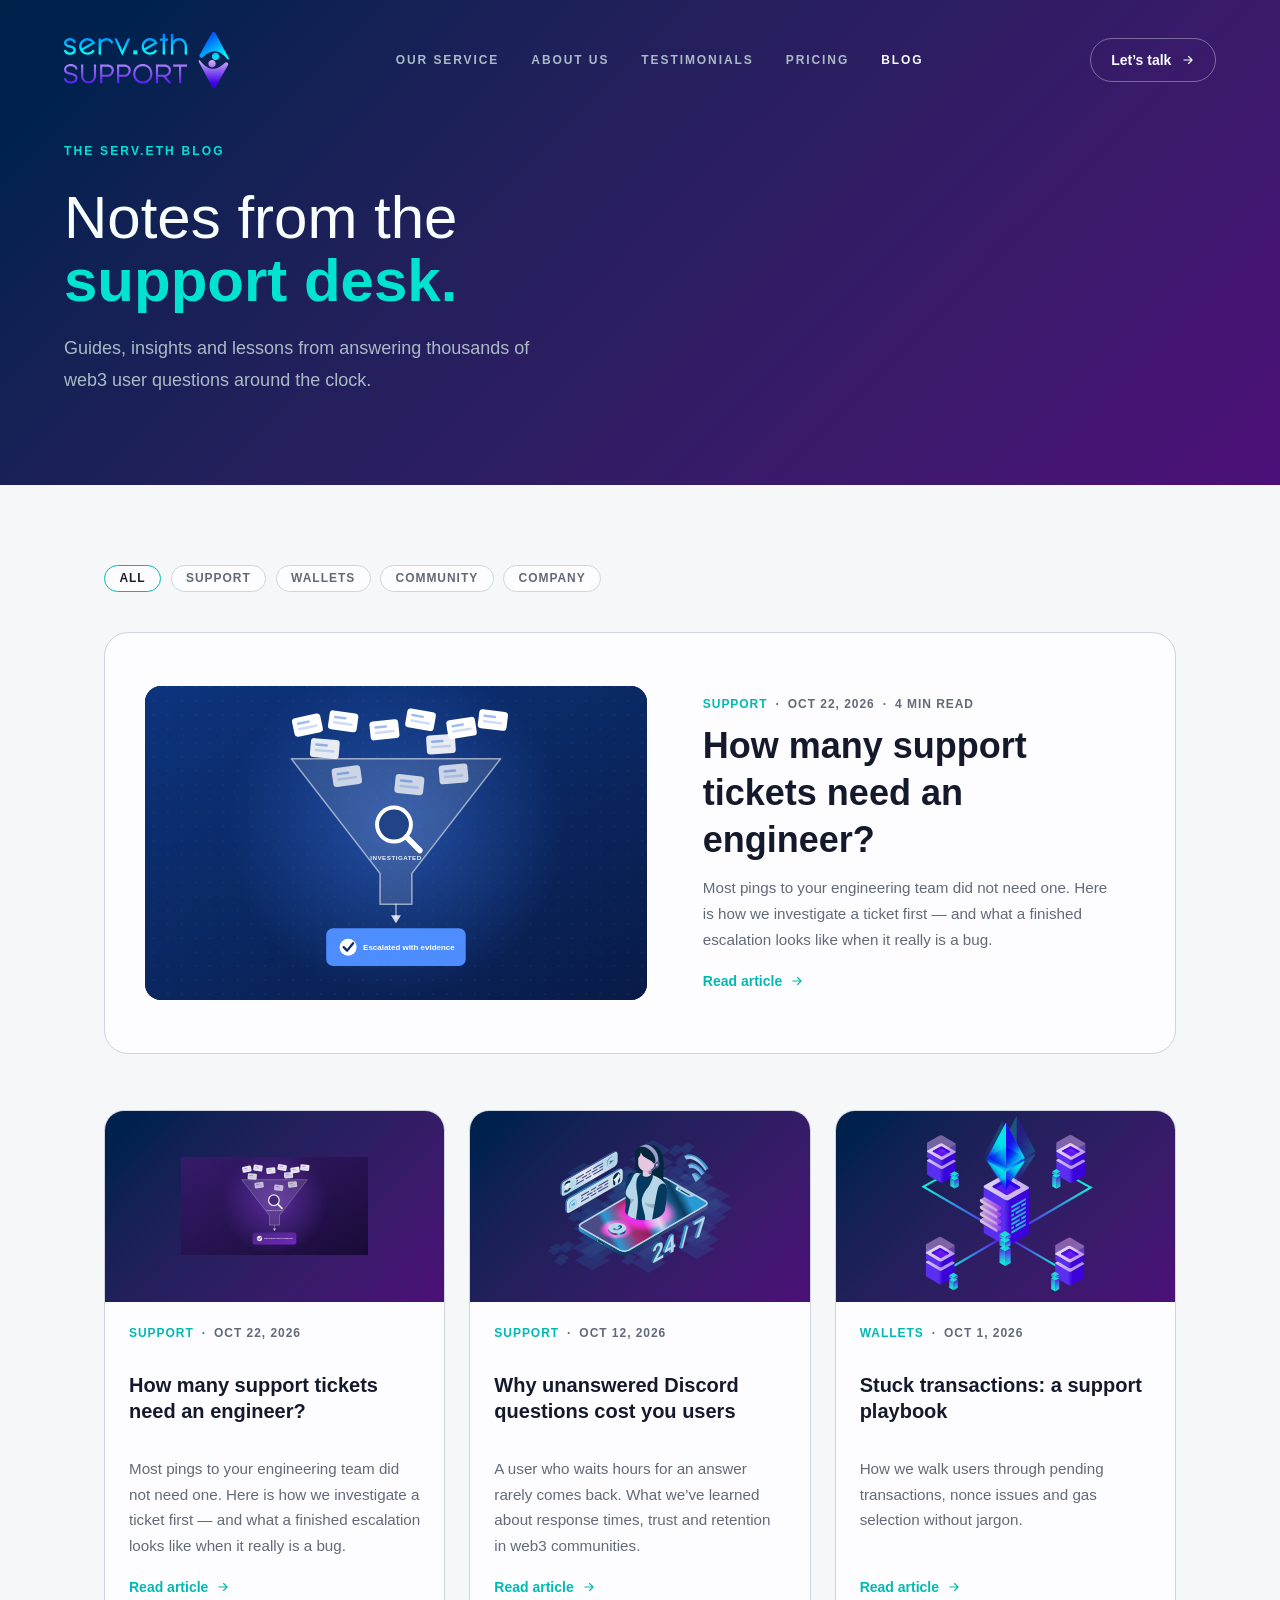
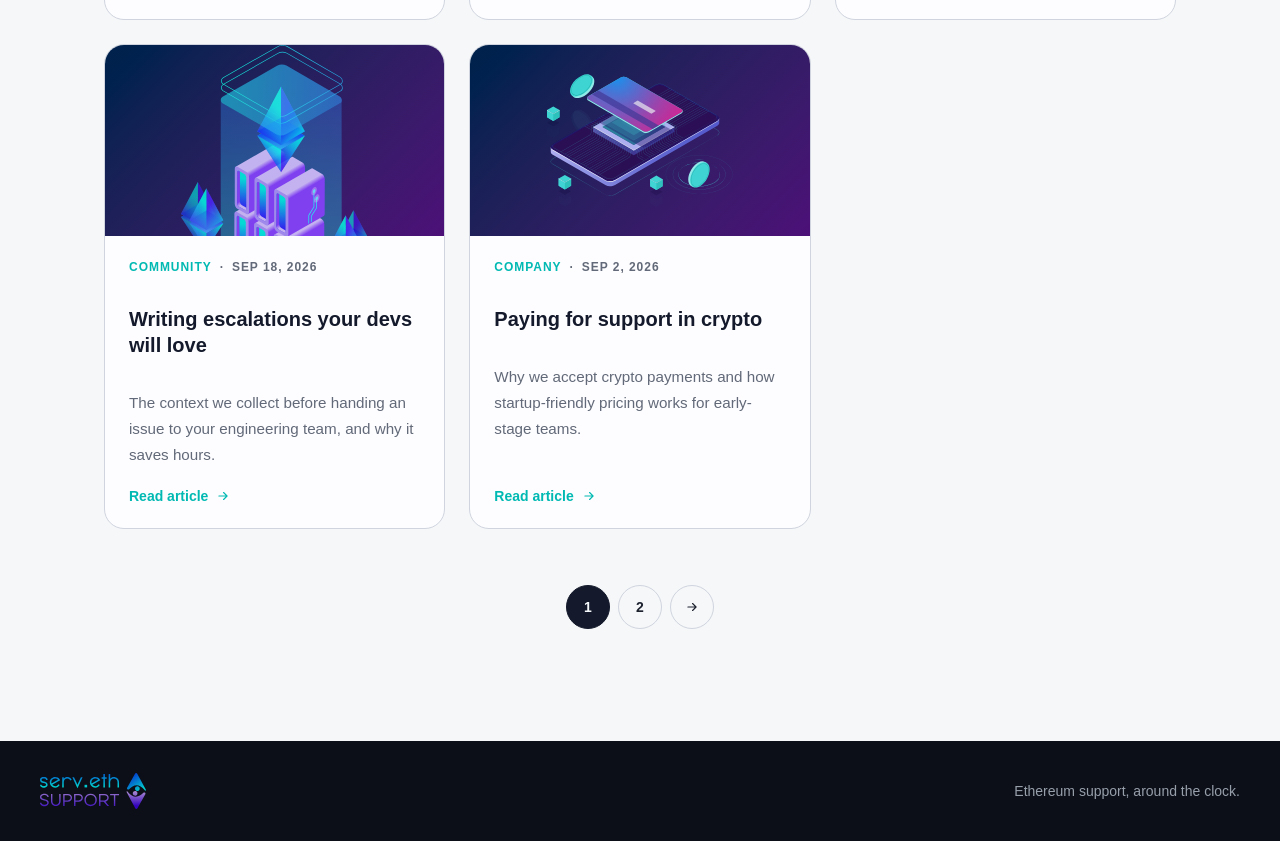
==== blog/index.html @ e685370d "Add support tickets post card to blog index Added a new post card for support tickets with details a" ====
<!doctype html>
<html lang="en">
	<head>
		<meta charset="utf-8">
		<meta name="viewport" content="width=device-width, initial-scale=1">
		<meta name="description" content="Guides, insights and lessons from running 24/7 Discord support for Ethereum applications." />
		<meta name="author" content="Serv.eth" />
		<meta property="og:type" content="website" />
		<meta property="og:title" content="Blog — Serv.eth Ethereum Support" />
		<meta property="og:description" content="Guides, insights and lessons from running 24/7 Discord support for Ethereum applications." />
		<meta property="og:image" content="https://serveth.support/img/serveth-gradient-square-transparent-small.png" />
		<meta name="twitter:card" content="summary_large_image" />

		<link rel="icon" href="../img/favicon.png" type="image/png">
		<link rel="stylesheet" href="../styles.css" />
		<link rel="stylesheet" href="blog.css" />

		<title>Blog — Serv.eth Ethereum Support</title>
	</head>
	<body>
		<header class="blog-hero">
				<nav class="nav" aria-label="Primary navigation">
					<a href="../" aria-label="Serv.eth home">
						<img class="nav-logo" src="../img/logo.svg" alt="Serv.eth" />
					</a>
					<div class="nav-links">
						<a class="nav-link" href="../#service">Our service</a>
						<a class="nav-link" href="../#about">About us</a>
						<a class="nav-link" href="../#testimonials">Testimonials</a>
						<a class="nav-link" href="../#pricing">Pricing</a>
						<a class="nav-link is-active" href="./" aria-current="page">Blog</a>
					</div>
					<a class="outline-button" href="../#contact">
						Let’s talk
						<svg class="icon" viewBox="0 0 24 24" aria-hidden="true"><path d="M5 12h14M13 6l6 6-6 6" /></svg>
					</a>
				</nav>
			<div class="blog-hero-inner">
				<p class="eyebrow">The Serv.eth blog</p>
				<h1 class="hero-title">Notes from the<br /><strong>support desk.</strong></h1>
				<p class="hero-sub">Guides, insights and lessons from answering thousands of web3 user questions around the clock.</p>
			</div>
		</header>

		<main class="blog-main">
			<nav class="blog-filters" aria-label="Blog categories">
				<a class="blog-tag is-active" href="./">All</a>
				<a class="blog-tag" href="./">Support</a>
				<a class="blog-tag" href="./">Wallets</a>
				<a class="blog-tag" href="./">Community</a>
				<a class="blog-tag" href="./">Company</a>
			</nav>

			<!-- Featured post -->
			<article class="post-featured">
				<a class="post-cover" href="support-tickets-engineer.html" tabindex="-1" aria-hidden="true">
					<img class="cover-photo" src="../img/blog/web3-support-graphic.svg" alt="" width="1200" height="630" />
				</a>
				<div class="post-card-body">
					<p class="post-meta"><span class="post-category">Support</span><span>·</span><time datetime="2026-10-22">Oct 22, 2026</time><span>·</span><span>4 min read</span></p>
					<h2 class="post-title"><a href="support-tickets-engineer.html">How many support tickets need an engineer?</a></h2>
					<p class="post-excerpt">Most pings to your engineering team did not need one. Here is how we investigate a ticket first — and what a finished escalation looks like when it really is a bug.</p>
					<a class="read-more" href="support-tickets-engineer.html">
						Read article
						<svg class="icon" viewBox="0 0 24 24" aria-hidden="true"><path d="M5 12h14M13 6l6 6-6 6" /></svg>
					</a>
				</div>
			</article>

			<!-- Post grid -->
			<div class="post-grid">
				<article class="post-card">
					<a class="post-cover" href="support-tickets-engineer1.html" tabindex="-1" aria-hidden="true">
						<img src="../img/blog/web3-support-graphic-purple.svg" alt="" loading="lazy" />
					</a>
					<div class="post-card-body">
						<p class="post-meta"><span class="post-category">Support</span><span>·</span><time datetime="2026-10-22">Oct 22, 2026</time></p>
						<h3 class="post-title"><a href="post.html">How many support tickets need an engineer?</a></h3>
						<p class="post-excerpt">Most pings to your engineering team did not need one. Here is how we investigate a ticket first — and what a finished escalation looks like when it really is a bug.</p>
						<a class="read-more" href="support-tickets-engineer1.html">
							Read article
							<svg class="icon" viewBox="0 0 24 24" aria-hidden="true"><path d="M5 12h14M13 6l6 6-6 6" /></svg>
						</a>
					</div>
				</article>
				<article class="post-card">
					<a class="post-cover" href="post.html" tabindex="-1" aria-hidden="true">
						<img src="../img/service-img.svg" alt="" loading="lazy" />
					</a>
					<div class="post-card-body">
						<p class="post-meta"><span class="post-category">Support</span><span>·</span><time datetime="2026-10-12">Oct 12, 2026</time></p>
						<h3 class="post-title"><a href="post.html">Why unanswered Discord questions cost you users</a></h3>
						<p class="post-excerpt">A user who waits hours for an answer rarely comes back. What we’ve learned about response times, trust and retention in web3 communities.</p>
						<a class="read-more" href="post.html">
							Read article
							<svg class="icon" viewBox="0 0 24 24" aria-hidden="true"><path d="M5 12h14M13 6l6 6-6 6" /></svg>
						</a>
					</div>
				</article>
				<article class="post-card">
					<a class="post-cover" href="post.html" tabindex="-1" aria-hidden="true">
						<img src="../img/main-image.svg" alt="" loading="lazy" />
					</a>
					<div class="post-card-body">
						<p class="post-meta"><span class="post-category">Wallets</span><span>·</span><time datetime="2026-10-01">Oct 1, 2026</time></p>
						<h3 class="post-title"><a href="post.html">Stuck transactions: a support playbook</a></h3>
						<p class="post-excerpt">How we walk users through pending transactions, nonce issues and gas selection without jargon.</p>
						<a class="read-more" href="post.html">
							Read article
							<svg class="icon" viewBox="0 0 24 24" aria-hidden="true"><path d="M5 12h14M13 6l6 6-6 6" /></svg>
						</a>
					</div>
				</article>
				<article class="post-card">
					<a class="post-cover" href="post.html" tabindex="-1" aria-hidden="true">
						<img src="../img/about-image.svg" alt="" loading="lazy" />
					</a>
					<div class="post-card-body">
						<p class="post-meta"><span class="post-category">Community</span><span>·</span><time datetime="2026-09-18">Sep 18, 2026</time></p>
						<h3 class="post-title"><a href="post.html">Writing escalations your devs will love</a></h3>
						<p class="post-excerpt">The context we collect before handing an issue to your engineering team, and why it saves hours.</p>
						<a class="read-more" href="post.html">
							Read article
							<svg class="icon" viewBox="0 0 24 24" aria-hidden="true"><path d="M5 12h14M13 6l6 6-6 6" /></svg>
						</a>
					</div>
				</article>
				<article class="post-card">
					<a class="post-cover" href="post.html" tabindex="-1" aria-hidden="true">
						<img src="../img/pricing-img.svg" alt="" loading="lazy" />
					</a>
					<div class="post-card-body">
						<p class="post-meta"><span class="post-category">Company</span><span>·</span><time datetime="2026-09-02">Sep 2, 2026</time></p>
						<h3 class="post-title"><a href="post.html">Paying for support in crypto</a></h3>
						<p class="post-excerpt">Why we accept crypto payments and how startup-friendly pricing works for early-stage teams.</p>
						<a class="read-more" href="post.html">
							Read article
							<svg class="icon" viewBox="0 0 24 24" aria-hidden="true"><path d="M5 12h14M13 6l6 6-6 6" /></svg>
						</a>
					</div>
				</article>
			</div>

			<nav class="pagination" aria-label="Blog pagination">
				<a href="./" aria-current="page">1</a>
				<a href="./">2</a>
				<a href="./" aria-label="Next page">
					<svg class="icon" viewBox="0 0 24 24" aria-hidden="true"><path d="M5 12h14M13 6l6 6-6 6" /></svg>
				</a>
			</nav>
		</main>

		<footer class="footer">
			<img src="../img/logo.svg" alt="Serv.eth" />
			<p>Ethereum support, around the clock.</p>
		</footer>
	</body>
</html>
---- styles.css ----
:root {
  --background: oklch(0.975 0.004 260);
	--foreground: oklch(0.25 0.025 270);
	--muted-foreground: oklch(0.52 0.025 265);
	--primary: oklch(0.7 0.14 190);
	--accent: oklch(0.79 0.14 184);
	--accent-foreground: oklch(0.2 0.04 265);
	--border: oklch(0.87 0.014 265);
	--hero-foreground: oklch(0.99 0.005 210);
	--hero-muted: oklch(0.78 0.025 245);
	--highlight: oklch(0.82 0.15 185);
	--about-foreground: oklch(0.98 0.005 220);
	--about-muted: oklch(0.78 0.025 245);
	--footer: oklch(0.17 0.018 270);
	--footer-muted: oklch(0.7 0.02 260);
	--surface: oklch(0.995 0.002 260);
	--strong: oklch(0.22 0.035 270);
	--strong-foreground: oklch(0.98 0.004 240);
	--card-sheen: oklch(1 0 0);
	--font-sans: "Graphik", "Helvetica Neue", Arial, sans-serif;
}

*,
*::before,
*::after { box-sizing: border-box; }

html { scroll-behavior: smooth; -webkit-text-size-adjust: 100%; }

body {
	margin: 0;
	background: var(--background);
	color: var(--foreground);
	font-family: var(--font-sans);
	overflow-x: hidden;
}

a { text-decoration: none; color: inherit; }
img { max-width: 100%; display: block; }
h1, h2, p, ul, blockquote { margin: 0; }
ul { padding: 0; list-style: none; }
::selection { background: var(--accent); color: var(--accent-foreground); }

.icon { width: 1em; height: 1em; flex: none; stroke: currentColor; fill: none; stroke-width: 2; stroke-linecap: round; stroke-linejoin: round; }

/* Hero */
.hero {
	position: relative;
	min-height: 720px;
	padding: 1.5rem 1.25rem 6rem;
	color: var(--hero-foreground);
	background: linear-gradient(135deg, oklch(0.25 0.09 250), oklch(0.34 0.16 305));
}
.hero::after {
  content: "";
	position: absolute;
	inset: auto 0 0;
	height: 1px;
	background: color-mix(in oklch, var(--accent) 55%, transparent);
}
.nav {
	position: relative;
	z-index: 10;
	margin: 0 auto;
	max-width: 72rem;
	display: flex;
	align-items: center;
	justify-content: space-between;
	gap: 1rem;
}
.nav-logo { height: 3rem; width: auto; }
.nav-links { display: none; align-items: center; gap: 2rem; font-size: 0.75rem; font-weight: 600; text-transform: uppercase; }
.nav-link { letter-spacing: 0.16em; color: var(--hero-muted); transition: color 180ms ease; }
.nav-link:hover { color: var(--hero-foreground); }

.hero-grid {
	position: relative;
	margin: 3.5rem auto 0;
	max-width: 72rem;
	display: grid;
	align-items: center;
	gap: 3rem;
	min-height: 590px;
}
.hero-copy { position: relative; z-index: 10; max-width: 36rem; animation: fade-in 700ms ease both; }
.hero-title { font-size: clamp(2.6rem, 8vw, 4.5rem); font-weight: 300; line-height: 1.05; }
.hero-title strong { font-weight: 600; color: var(--highlight); }
.hero-sub { margin-top: 1.75rem; max-width: 32rem; font-size: 1.125rem; line-height: 1.8; color: var(--hero-muted); }
.hero-actions { margin-top: 2.25rem; display: flex; flex-wrap: wrap; gap: 1rem; }
.hero-art { position: relative; margin: 0 auto; width: 100%; max-width: 32rem; animation: fade-in 700ms ease both; }
.hero-art-glow { position: absolute; inset: 14% 10%; border-radius: 50%; background: color-mix(in oklch, var(--accent) 18%, transparent); filter: blur(50px); }
.hero-art img { position: relative; z-index: 10; }

.eyebrow,
.section-kicker { font-size: 0.75rem; font-weight: 700; letter-spacing: 0.18em; text-transform: uppercase; }
.eyebrow { color: var(--highlight); margin-bottom: 1.75rem; }
.section-kicker { margin-bottom: 1.25rem; color: var(--primary); }
.section-kicker { scroll-margin-top: 2.5rem; }

.primary-button,
.outline-button {
	display: inline-flex;
	min-height: 44px;
	align-items: center;
	justify-content: center;
	gap: 0.6rem;
	border-radius: 999px;
	padding: 0.65rem 1.25rem;
	font-size: 0.875rem;
	font-weight: 700;
	transition: transform 180ms ease, background 180ms ease, color 180ms ease;
}
.primary-button { background: var(--accent); color: var(--accent-foreground); }
.outline-button { border: 1px solid color-mix(in oklch, var(--hero-foreground) 35%, transparent); color: var(--hero-foreground); }
.primary-button:hover,
.outline-button:hover { transform: translateY(-2px); }
.outline-button:hover { background: color-mix(in oklch, var(--hero-foreground) 10%, transparent); }
.text-link { display: inline-flex; align-items: center; gap: 0.5rem; padding: 0.65rem 0.25rem; color: var(--hero-foreground); font-size: 0.875rem; font-weight: 600; }

/* Marquee */
.marquee-section { background: var(--background); border-bottom: 1px solid var(--border); padding: 2.5rem 0; }
.marquee-title { margin-bottom: 1.75rem; text-align: center; font-size: 0.75rem; font-weight: 600; text-transform: uppercase; color: var(--muted-foreground); }
.marquee-mask { overflow: hidden; -webkit-mask-image: linear-gradient(to right, transparent, black 8%, black 92%, transparent); mask-image: linear-gradient(to right, transparent, black 8%, black 92%, transparent); }
.marquee-track { display: flex; width: max-content; animation: marquee 55s linear infinite; }
.marquee-mask:hover .marquee-track { animation-play-state: paused; }
.logo-set { display: flex; flex-shrink: 0; align-items: center; }
.client-logo { display: flex; width: 13rem; height: 4rem; flex-shrink: 0; align-items: center; justify-content: center; padding: 0.65rem 1.75rem; }
.client-logo img { width: 100%; height: 100%; object-fit: contain; object-position: center; }

/* Sections */
.content-section { margin-inline: auto; max-width: 72rem; padding: 7rem 1.25rem; } 
.section-title { max-width: 38rem; font-size: clamp(2.35rem, 5vw, 4rem); font-weight: 600; line-height: 1.08; }
.section-copy { margin-top: 1.75rem; max-width: 38rem; font-size: 1.05rem; line-height: 1.85; color: var(--muted-foreground); }

.split { display: grid; align-items: center; gap: 3.5rem; }
.service-art { margin: 0 auto; width: 100%; max-width: 43rem; }
.feature-list { margin-top: 2rem; display: grid; gap: 1rem; font-size: 0.875rem; font-weight: 600; }
.feature-list li { display: flex; align-items: center; gap: 0.75rem; }
.check-icon { display: inline-flex; height: 1.7rem; width: 1.7rem; align-items: center; justify-content: center; border-radius: 999px; background: color-mix(in oklch, var(--primary) 16%, transparent); }

.about-band { padding: 6rem 1.25rem; background: linear-gradient(135deg, oklch(0.18 0.08 279), oklch(0.28 0.12 250)); } 
.about-inner { margin: 0 auto; max-width: 72rem; display: grid; align-items: center; gap: 4rem; }
.about-kicker { color: var(--accent); }
.about-title { color: var(--about-foreground); }
.about-copy { color: var(--about-muted); }
.about-line { margin-top: 1.5rem; font-size: 1.125rem; font-weight: 500; color: var(--about-foreground); }
.about-art { margin: 0 auto; width: 100%; max-width: 24rem; }

.testimonials-section { padding: 7rem 1.25rem; background: var(--background); border-bottom: 1px solid var(--border); }
.testimonials-inner { margin: 0 auto; max-width: 72rem; }
.testimonials-heading { display: grid; gap: 1.5rem; align-items: end; }
.testimonials-heading > p { max-width: 20rem; color: var(--muted-foreground); line-height: 1.6; }
.testimonial-carousel { position: relative; margin-top: 3.5rem; outline: none; }
.testimonial-viewport { overflow-x: auto; overflow-y: hidden; scroll-snap-type: x mandatory; scroll-behavior: smooth; -webkit-overflow-scrolling: touch; scrollbar-width: none; -ms-overflow-style: none; padding-bottom: 0.25rem; }
.testimonial-viewport::-webkit-scrollbar { display: none; }
.testimonial-track { display: flex; gap: 1.25rem; }
.testimonial-card { display: flex; flex: 0 0 100%; min-width: 100%; min-height: 25rem; scroll-snap-align: start; flex-direction: column; justify-content: space-between; border: 1px solid color-mix(in oklch, var(--border) 60%, var(--foreground) 10%); border-radius: 0.75rem; background: linear-gradient(180deg, color-mix(in oklch, var(--card-sheen) 45%, var(--surface)) 0%, var(--surface) 32%); padding: 2rem; box-shadow: inset 0 1px 0 color-mix(in oklch, var(--card-sheen) 70%, transparent), 0 1px 2px color-mix(in oklch, var(--foreground) 8%, transparent), 0 24px 48px -16px color-mix(in oklch, var(--foreground) 26%, transparent); }
.carousel-arrow { position: absolute; top: 50%; z-index: 5; display: grid; width: 3rem; height: 3rem; transform: translateY(-50%); place-items: center; border: 1px solid var(--border); border-radius: 50%; background: color-mix(in oklch, var(--background) 86%, transparent); backdrop-filter: blur(8px); color: var(--foreground); cursor: pointer; box-shadow: 0 10px 28px color-mix(in oklch, var(--foreground) 14%, transparent); transition: opacity 180ms ease, transform 140ms ease, background 180ms ease; }
.carousel-arrow.prev { left: -0.5rem; }
.carousel-arrow.next { right: -0.5rem; }
.carousel-arrow:hover { background: var(--background); }
.carousel-arrow:active { transform: translateY(-50%) scale(0.92); }
.carousel-arrow[disabled] { opacity: 0.35; cursor: default; }
.carousel-arrow .icon { width: 1.25rem; height: 1.25rem; fill: none; stroke: currentColor; stroke-width: 2; stroke-linecap: round; stroke-linejoin: round; }
.testimonial-logo-wrap { display: flex; min-height: 3rem; align-items: center; justify-content: space-between; gap: 1rem; }
.testimonial-logo-wrap img { max-height: 2.25rem; max-width: 8rem; object-fit: contain; object-position: left center; }
.testimonial-logo-wrap span { color: var(--primary); font-size: 3rem; line-height: 1; }
.testimonial-card blockquote {  margin: 1.5rem 0; font-size: clamp(1rem, 1.45vw, 1.35rem); line-height: 1.25; }
.testimonial-person { display: grid; grid-template-columns: 1fr auto; gap: 0.35rem 1rem; border-top: 1px solid var(--border); padding-top: 1.5rem; }
.testimonial-author { font-size: 0.9rem; font-weight: 700; }
.testimonial-role { grid-column: 1; color: var(--muted-foreground); font-size: 0.8rem; }
.testimonial-company { grid-column: 2; grid-row: 1 / span 2; align-self: center; color: var(--primary); font-size: 0.75rem; font-weight: 700; text-transform: uppercase; }

.pricing-head { display: grid; align-items: end; gap: 3rem; }
.pricing-art { display: none; width: 18rem; }
.pricing-layout { margin-top: 3.5rem; display: grid; gap: 1rem; }
.pricing-card { display: flex; min-height: 22rem; flex-direction: column; border: 1px solid var(--border); border-radius: 0.5rem; background: var(--surface); padding: 1.75rem; box-shadow: 0 14px 36px color-mix(in oklch, var(--foreground) 5%, transparent); }
.pricing-card.featured { background: var(--strong); color: var(--strong-foreground); border-color: var(--strong); }
.price-eyebrow { color: var(--primary); font-size: 0.7rem; font-weight: 700; text-transform: uppercase; }
.price-amount { margin-top: 1.5rem; font-size: 3rem; font-weight: 600; }
.price-unit { margin-top: 0.35rem; font-size: 0.75rem; font-weight: 700; text-transform: uppercase; color: var(--primary); }
.price-note { margin-top: 1.5rem; font-size: 0.9rem; font-weight: 700; }
.price-summary { margin: 0.75rem 0 1.75rem; color: var(--muted-foreground); font-size: 0.875rem; line-height: 1.6; }
.featured .price-summary { color: var(--hero-muted); }
.details-button, .pricing-contact-link, .dialog-contact { display: flex; min-height: 2.75rem; align-items: center; justify-content: space-between; border: 1px solid var(--border); border-radius: 0.375rem; padding: 0.65rem 1rem; background: transparent; color: inherit; font: inherit; font-size: 0.875rem; font-weight: 700; cursor: pointer; transition: transform 180ms ease, background 180ms ease, border-color 180ms ease; }
.details-button { margin-top: auto; width: 100%; }
.featured .details-button { border-color: var(--accent); background: var(--accent); color: var(--accent-foreground); }
.details-button:hover { transform: translateY(-2px); border-color: var(--primary); background: color-mix(in oklch, var(--primary) 10%, transparent); }
.featured .details-button:hover { border-color: var(--accent); background: color-mix(in oklch, var(--accent) 82%, var(--accent-foreground)); }
.pricing-foot { display: flex; flex-direction: column; gap: 1.25rem; margin-top: 2rem; color: var(--muted-foreground); font-size: 0.875rem; }
.pricing-dialog { position: fixed; width: min(42rem, calc(100% - 2rem)); max-height: 82vh; overflow-y: auto; border: 1px solid var(--border); border-radius: 0.5rem; padding: 2rem; background: var(--background); color: var(--foreground); box-shadow: 0 25px 80px color-mix(in oklch, var(--foreground) 25%, transparent); }
.pricing-dialog::backdrop { background: color-mix(in oklch, var(--footer) 78%, transparent); }
.pricing-dialog h2 { margin-top: 1rem; font-size: clamp(2rem, 5vw, 3rem); }
.dialog-close { position: absolute; top: 1rem; right: 1rem; width: 2.5rem; height: 2.5rem; border: 0; background: transparent; color: inherit; font-size: 1.75rem; cursor: pointer; }
.dialog-lead { margin-top: 0.5rem; color: var(--muted-foreground); }
.dialog-copy { display: grid; gap: 1rem; margin-top: 2rem; color: var(--muted-foreground); line-height: 1.65; }
.dialog-copy p { padding-left: 1.4rem; position: relative; }
.dialog-copy p::before { content: "✓"; position: absolute; left: 0; color: var(--primary); font-weight: 700; }
.dialog-contact { display: inline-flex; margin-top: 2rem; border-color: var(--primary); background: var(--primary); color: var(--accent-foreground); }
.dialog-contact:hover { transform: translateY(-2px); }

.contact-band { padding: 6rem 1.25rem; text-align: center; color: var(--hero-foreground); background: linear-gradient(125deg, oklch(0.24 0.11 249), oklch(0.31 0.15 309)); }
.contact-inner { margin: 0 auto; max-width: 48rem; }
.contact-title { font-size: clamp(2.25rem, 6vw, 3.75rem); font-weight: 600; }
.contact-actions { margin-top: 2.5rem; display: flex; flex-wrap: wrap; justify-content: center; gap: 1rem; }

.footer { display: flex; flex-direction: column; align-items: center; justify-content: space-between; gap: 1.25rem; padding: 2rem 1.25rem; background: var(--footer); color: var(--footer-muted); font-size: 0.875rem; }
.footer img { height: 2.25rem; width: auto; opacity: 0.8; }

@keyframes marquee { to { transform: translateX(-50%); } }
@keyframes fade-in { from { opacity: 0; transform: translateY(12px); } to { opacity: 1; transform: none; } }

@media (min-width: 768px) {
	.hero { padding-left: 2.5rem; padding-right: 2.5rem; }
	.nav-logo { height: 3.5rem; }
	.nav-links { display: flex; }
	.hero-grid { grid-template-columns: 1.05fr 0.95fr; padding-top: 2rem; margin-top: 0; }
	.hero-art { justify-self: end; }
	.content-section { padding: 9rem 2.5rem; } 
	.split { grid-template-columns: 1fr 1fr; }
	.service-art-col { order: 1; }
	.service-copy-col { order: 2; }
	.about-band { padding: 8rem 2.5rem; } 
	.about-inner { grid-template-columns: 1.1fr 0.9fr; }
	.testimonials-section { padding: 9rem 2.5rem; }
	.testimonials-heading { grid-template-columns: 1fr auto; }
	.testimonial-card { flex-basis: calc(56% - 0.55rem); min-width: calc(56% - 0.55rem); }
	.carousel-arrow.prev { left: -1.25rem; }
	.carousel-arrow.next { right: -1.25rem; }
	.pricing-head { grid-template-columns: 1fr auto; }
	.pricing-art { display: block; }
	.pricing-layout { grid-template-columns: repeat(2, minmax(0, 1fr)); }
	.pricing-card.featured { grid-row: span 2; }
	.pricing-foot { flex-direction: row; align-items: center; justify-content: space-between; }
	.contact-band { padding: 7rem 2.5rem; }
	.footer { flex-direction: row; padding-left: 2.5rem; padding-right: 2.5rem; }
}

@media (min-width: 1024px) {
	.testimonial-card { flex-basis: calc(40% - 0.84rem); min-width: calc(40% - 0.84rem); }
	.pricing-layout { grid-template-columns: 1.3fr repeat(2, minmax(0, 1fr)); }
}

@media (prefers-reduced-motion: reduce) {
	html { scroll-behavior: auto; }
	.marquee-track { animation-play-state: paused; }
	.hero-copy, .hero-art { animation: none; }
	.testimonial-viewport { scroll-behavior: auto; }
	.carousel-arrow { transition: none; }
}
---- blog/blog.css ----
/* Blog — builds on styles.css tokens */
.blog-hero {
	padding: 1.5rem 1.25rem 4.5rem;
	color: var(--hero-foreground);
	background: linear-gradient(135deg, oklch(0.25 0.09 250), oklch(0.34 0.16 305));
}
.blog-hero-inner {
	margin: 3.5rem auto 0;
	max-width: 72rem;
}
.blog-hero .hero-title { font-size: clamp(2.4rem, 6vw, 3.75rem); }
.blog-hero .hero-sub { margin-top: 1.25rem; }
.nav-link.is-active { color: var(--hero-foreground); }

.blog-main {
	margin: 0 auto;
	max-width: 72rem;
	padding: 4rem 1.25rem 6rem;
}
.blog-filters {
	display: flex;
	flex-wrap: wrap;
	gap: 0.6rem;
	margin-bottom: 2.5rem;
}
.blog-tag {
	display: inline-flex;
	align-items: center;
	border: 1px solid var(--border);
	border-radius: 999px;
	padding: 0.35rem 0.9rem;
	font-size: 0.75rem;
	font-weight: 600;
	letter-spacing: 0.08em;
	text-transform: uppercase;
	color: var(--muted-foreground);
	background: var(--surface);
	transition: color 180ms ease, border-color 180ms ease;
}
.blog-tag:hover,
.blog-tag.is-active { color: var(--foreground); border-color: var(--primary); }

.post-featured {
	display: grid;
	gap: 2rem;
	margin-bottom: 3.5rem;
	padding: 2rem;
	border: 1px solid var(--border);
	border-radius: 1.5rem;
	background: var(--surface);
	transition: transform 180ms ease, box-shadow 180ms ease;
}
.post-featured:hover { transform: translateY(-3px); box-shadow: 0 20px 40px -24px color-mix(in oklch, var(--strong) 40%, transparent); }
.post-featured .post-cover { aspect-ratio: 16 / 10; }
.post-featured .post-title { font-size: clamp(1.6rem, 3vw, 2.25rem); }

.post-grid {
	display: grid;
	gap: 1.5rem;
}
.post-card {
	display: flex;
	flex-direction: column;
	border: 1px solid var(--border);
	border-radius: 1.25rem;
	background: var(--surface);
	overflow: hidden;
	transition: transform 180ms ease, box-shadow 180ms ease;
}
.post-card:hover { transform: translateY(-3px); box-shadow: 0 20px 40px -24px color-mix(in oklch, var(--strong) 40%, transparent); }
.post-card-body { display: flex; flex: 1; flex-direction: column; gap: 0.75rem; padding: 1.5rem; }

.post-cover {
	display: grid;
	place-items: center;
	aspect-ratio: 16 / 9;
	border-radius: 1rem;
	background: linear-gradient(135deg, oklch(0.25 0.09 250), oklch(0.34 0.16 305));
	overflow: hidden;
}
.post-card .post-cover { border-radius: 0; }
.post-cover img { width: 55%; height: auto; opacity: 0.9; }

.post-meta {
	display: flex;
	flex-wrap: wrap;
	align-items: center;
	gap: 0.5rem;
	font-size: 0.75rem;
	font-weight: 600;
	letter-spacing: 0.08em;
	text-transform: uppercase;
	color: var(--muted-foreground);
}
.post-meta .post-category { color: var(--primary); }
.post-title { font-size: 1.25rem; font-weight: 600; line-height: 1.3; color: var(--strong); }
.post-excerpt { font-size: 0.95rem; line-height: 1.7; color: var(--muted-foreground); }
.read-more {
	display: inline-flex;
	align-items: center;
	gap: 0.5rem;
	margin-top: auto;
	padding-top: 0.5rem;
	font-size: 0.875rem;
	font-weight: 700;
	color: var(--primary);
}

.pagination {
	display: flex;
	justify-content: center;
	gap: 0.5rem;
	margin-top: 3.5rem;
}
.pagination a {
	display: grid;
	place-items: center;
	min-width: 44px;
	min-height: 44px;
	border: 1px solid var(--border);
	border-radius: 999px;
	font-size: 0.875rem;
	font-weight: 600;
}
.pagination a[aria-current="page"] { background: var(--strong); color: var(--strong-foreground); border-color: var(--strong); }

/* Single post */
.article-header { max-width: 46rem; }
.article-header .post-meta { color: var(--hero-muted); margin-bottom: 1.25rem; }
.article-header .post-meta .post-category { color: var(--highlight); }
.back-link { display: inline-flex; align-items: center; gap: 0.5rem; margin-bottom: 2rem; font-size: 0.875rem; font-weight: 600; color: var(--hero-muted); }
.back-link:hover { color: var(--hero-foreground); }
.author { display: flex; align-items: center; gap: 0.75rem; margin-top: 2rem; font-size: 0.9rem; }
.author-avatar { display: grid; place-items: center; width: 44px; height: 44px; border-radius: 50%; background: var(--accent); color: var(--accent-foreground); font-weight: 700; }
.author-role { color: var(--hero-muted); font-size: 0.8rem; }

.article {
	margin: 0 auto;
	max-width: 46rem;
	padding: 4rem 1.25rem 5rem;
	font-size: 1.075rem;
	line-height: 1.85;
}
.article > * + * { margin-top: 1.5rem; }
.article h2 { margin-top: 3rem; font-size: 1.75rem; font-weight: 600; line-height: 1.25; color: var(--strong); }
.article h3 { margin-top: 2.25rem; font-size: 1.3rem; font-weight: 600; color: var(--strong); }
.article a { color: var(--primary); text-decoration: underline; text-underline-offset: 3px; }
.article ul,
.article ul { list-style: disc; }
.article ul li + li { margin-top: 0.5rem; }
.article blockquote {
	padding: 1.25rem 1.5rem;
	border-left: 3px solid var(--accent);
	border-radius: 0 1rem 1rem 0;
	background: var(--surface);
	font-size: 1.2rem;
	font-style: italic;
	color: var(--strong);
}
.article code { padding: 0.15rem 0.4rem; border-radius: 0.35rem; background: color-mix(in oklch, var(--border) 60%, transparent); font-size: 0.9em; }
.article pre { padding: 1.25rem; border-radius: 1rem; background: var(--footer); color: var(--strong-foreground); overflow-x: auto; font-size: 0.9rem; line-height: 1.6; }
.article pre code { padding: 0; background: none; }
.article figure { margin: 2.5rem 0 0; }
.article figcaption { margin-top: 0.75rem; font-size: 0.85rem; text-align: center; color: var(--muted-foreground); }

.article-footer {
	margin: 0 auto;
	max-width: 46rem;
	padding: 0 1.25rem 5rem;
}
.article-tags { display: flex; flex-wrap: wrap; gap: 0.6rem; padding-top: 2rem; border-top: 1px solid var(--border); }
.article-cta {
	margin-top: 3rem;
	padding: 2rem;
	border-radius: 1.5rem;
	background: linear-gradient(135deg, oklch(0.25 0.09 250), oklch(0.34 0.16 305));
	color: var(--hero-foreground);
}
.article-cta h2 { font-size: 1.5rem; font-weight: 600; }
.article-cta p { margin: 0.75rem 0 1.5rem; color: var(--hero-muted); line-height: 1.7; }

.related { margin: 0 auto; max-width: 72rem; padding: 0 1.25rem 6rem; }
.related .section-title { margin-bottom: 2rem; font-size: 1.75rem; }

/* Full-bleed photo covers (e.g. generated hero images) */
.post-cover .cover-photo {
	width: 100%;
	height: 100%;
	object-fit: cover;
	opacity: 1;
}

/* Support queue stat chart */
.stat-chart {
	display: grid;
	gap: 1rem;
	padding: 1.5rem;
	border: 1px solid var(--border);
	border-radius: 1rem;
	background: var(--surface);
}
.stat-row {
	display: grid;
	gap: 0.4rem;
}
.stat-label {
	display: flex;
	justify-content: space-between;
	gap: 1rem;
	font-size: 0.875rem;
	font-weight: 600;
	color: var(--strong);
}
.stat-bar {
	display: block;
	height: 0.75rem;
	border-radius: 999px;
	background: color-mix(in oklch, var(--border) 60%, transparent);
	overflow: hidden;
}
.stat-bar-fill {
	display: block;
	height: 100%;
	border-radius: inherit;
	background: linear-gradient(90deg, var(--primary), oklch(0.34 0.16 305));
}
.stat-row.is-bug .stat-bar-fill { background: var(--strong); }

@media (min-width: 768px) {
	.blog-hero { padding: 2rem 2.5rem 5.5rem; }
	.blog-main { padding: 5rem 2.5rem 7rem; }
	.post-featured { grid-template-columns: 1.1fr 1fr; align-items: center; padding: 2.5rem; }
	.post-grid { grid-template-columns: repeat(2, 1fr); }
	.related { padding-left: 2.5rem; padding-right: 2.5rem; }
}

@media (min-width: 1024px) {
	.post-grid { grid-template-columns: repeat(3, 1fr); }
}

/* Cover image keeps its natural shape */
.article figure img {
	width: 100%;
	height: auto;
	border-radius: 1rem;
}

/* Numbered steps with purple circles */
.article ol {
	list-style: none;
	counter-reset: step-counter;
	padding-left: 0;
	margin: 2rem 0;
	display: flex;
	flex-direction: column;
	gap: 1.25rem;
}
.article ol li {
	counter-increment: step-counter;
	display: flex;
	align-items: flex-start;
	gap: 1.25rem;
	line-height: 1.7;
}
.article ol li::before {
	content: counter(step-counter);
	flex-shrink: 0;
	display: inline-flex;
	align-items: center;
	justify-content: center;
	width: 2.1rem;
	height: 2.1rem;
	border-radius: 50%;
	background: linear-gradient(135deg, oklch(0.34 0.15 295), oklch(0.48 0.22 305));
	color: var(--strong-foreground);
	font-weight: 700;
	font-size: 0.95rem;
	margin-top: 0.15rem;
	box-shadow: 0 4px 12px color-mix(in oklch, oklch(0.48 0.22 305) 25%, transparent);
}
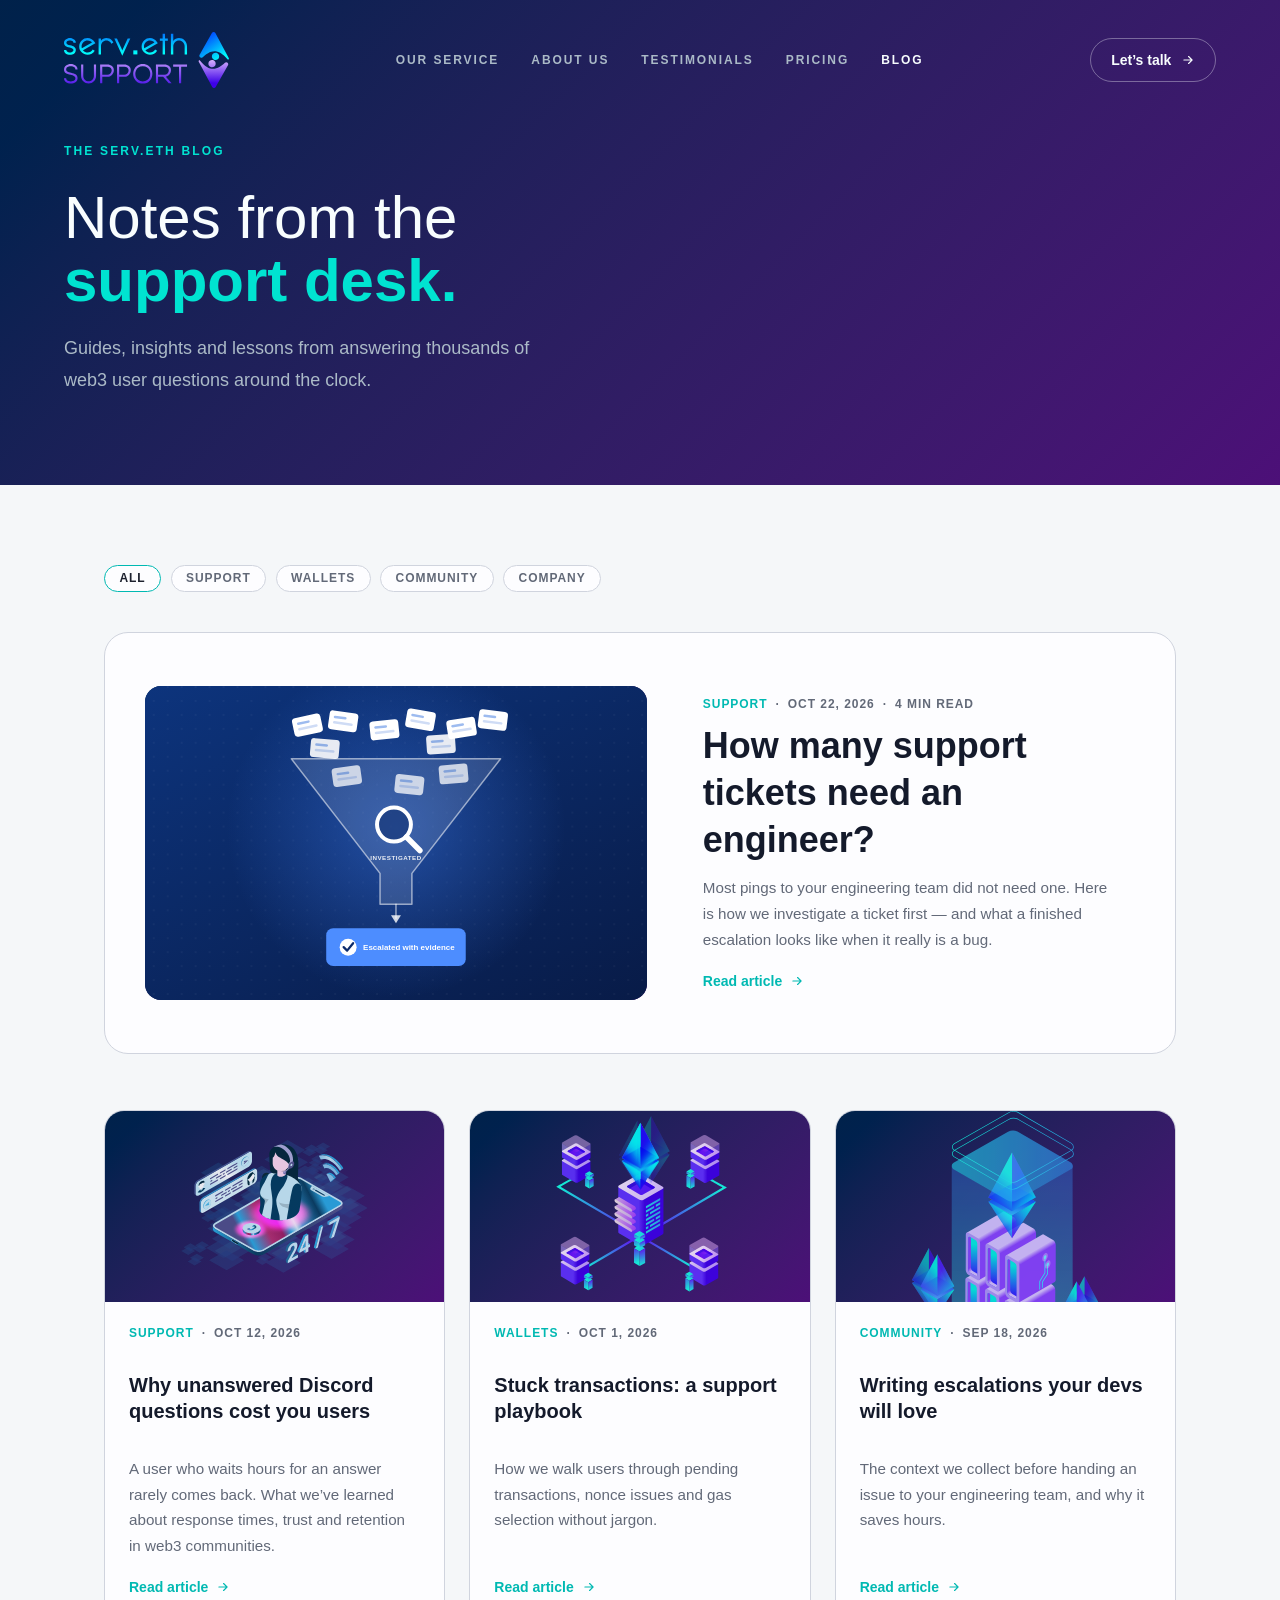
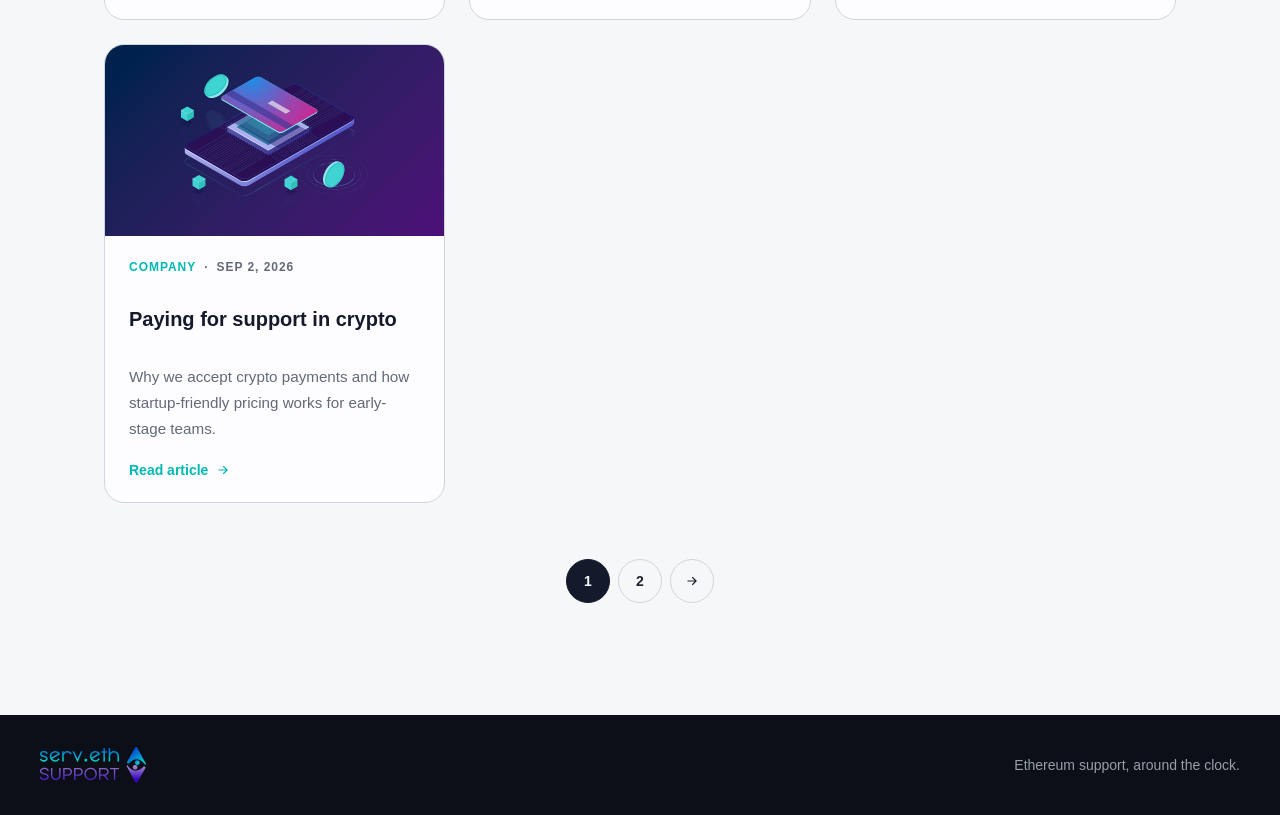
==== commit 52431eae: "Remove a post card from blog index.html Removed a post card from the post grid in the blog index." ====
--- a/blog/index.html
+++ b/blog/index.html
@@ -68,21 +68,7 @@
 			</article>
 
 			<!-- Post grid -->
-			<div class="post-grid">
-				<article class="post-card">
-					<a class="post-cover" href="support-tickets-engineer1.html" tabindex="-1" aria-hidden="true">
-						<img src="../img/blog/web3-support-graphic-purple.svg" alt="" loading="lazy" />
-					</a>
-					<div class="post-card-body">
-						<p class="post-meta"><span class="post-category">Support</span><span>·</span><time datetime="2026-10-22">Oct 22, 2026</time></p>
-						<h3 class="post-title"><a href="post.html">How many support tickets need an engineer?</a></h3>
-						<p class="post-excerpt">Most pings to your engineering team did not need one. Here is how we investigate a ticket first — and what a finished escalation looks like when it really is a bug.</p>
-						<a class="read-more" href="support-tickets-engineer1.html">
-							Read article
-							<svg class="icon" viewBox="0 0 24 24" aria-hidden="true"><path d="M5 12h14M13 6l6 6-6 6" /></svg>
-						</a>
-					</div>
-				</article>
+			<div class="post-grid">				
 				<article class="post-card">
 					<a class="post-cover" href="post.html" tabindex="-1" aria-hidden="true">
 						<img src="../img/service-img.svg" alt="" loading="lazy" />
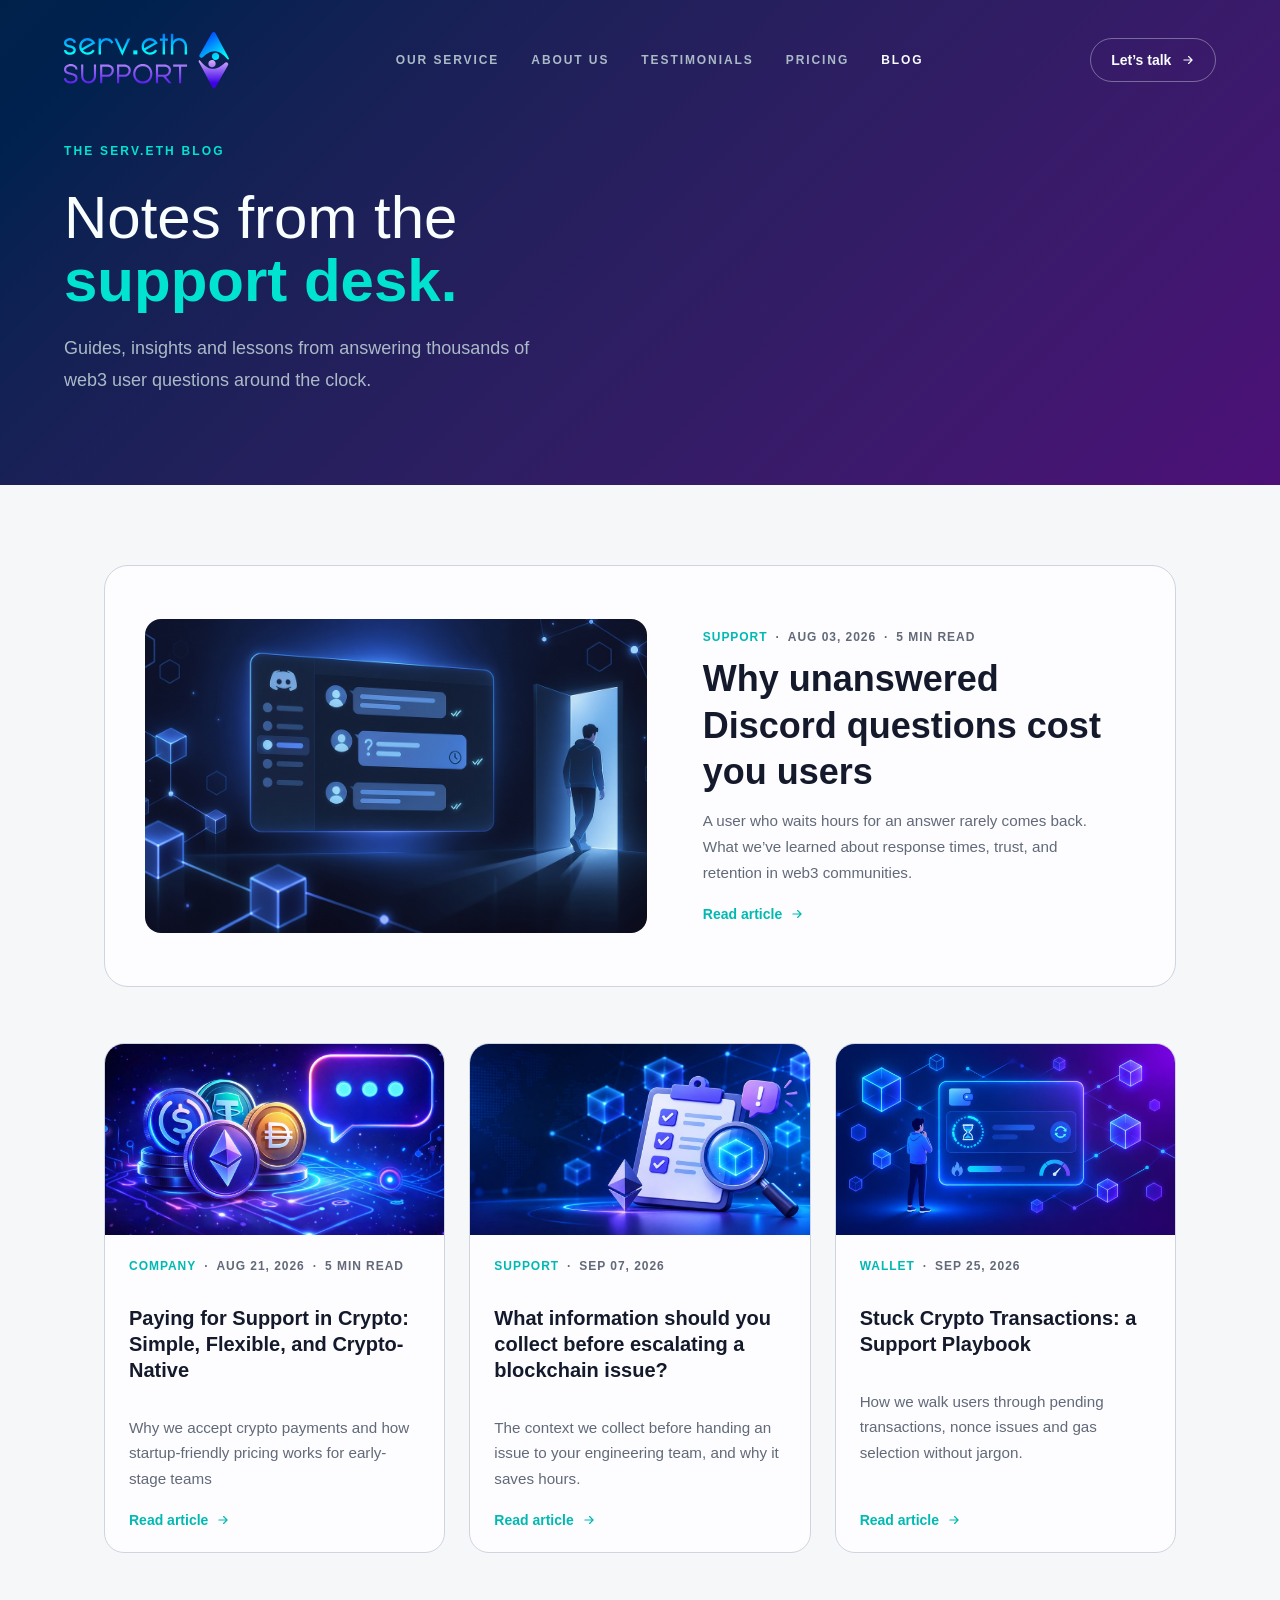
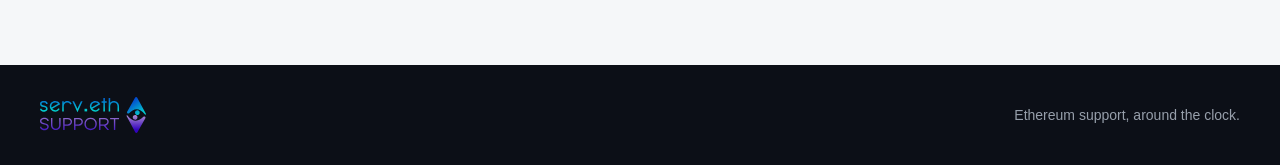
==== commit bb7299f4: "Update blog post links and content" ====
--- a/blog/index.html
+++ b/blog/index.html
@@ -43,24 +43,17 @@
 		</header>
 
 		<main class="blog-main">
-			<nav class="blog-filters" aria-label="Blog categories">
-				<a class="blog-tag is-active" href="./">All</a>
-				<a class="blog-tag" href="./">Support</a>
-				<a class="blog-tag" href="./">Wallets</a>
-				<a class="blog-tag" href="./">Community</a>
-				<a class="blog-tag" href="./">Company</a>
-			</nav>
 
-			<!-- Featured post -->
+			<!-- Featured post -->			
 			<article class="post-featured">
-				<a class="post-cover" href="support-tickets-engineer.html" tabindex="-1" aria-hidden="true">
-					<img class="cover-photo" src="../img/blog/web3-support-graphic.svg" alt="" width="1200" height="630" />
+				<a class="post-cover" href="why-unanswered-discord-questions-cost-you-users.html" tabindex="-1" aria-hidden="true">
+					<img class="cover-photo" src="../img/blog/discord-unanswered-hero.jpg" alt="" width="1200" height="630" />
 				</a>
 				<div class="post-card-body">
-					<p class="post-meta"><span class="post-category">Support</span><span>·</span><time datetime="2026-10-22">Oct 22, 2026</time><span>·</span><span>4 min read</span></p>
-					<h2 class="post-title"><a href="support-tickets-engineer.html">How many support tickets need an engineer?</a></h2>
-					<p class="post-excerpt">Most pings to your engineering team did not need one. Here is how we investigate a ticket first — and what a finished escalation looks like when it really is a bug.</p>
-					<a class="read-more" href="support-tickets-engineer.html">
+					<p class="post-meta"><span class="post-category">Support</span><span>·</span><time datetime="2026-08-03">Aug 03, 2026</time><span>·</span><span>5 min read</span></p>
+					<h2 class="post-title"><a href="why-unanswered-discord-questions-cost-you-users.html">Why unanswered Discord questions cost you users</a></h2>
+					<p class="post-excerpt">A user who waits hours for an answer rarely comes back. What we’ve learned about response times, trust, and retention in web3 communities.</p>
+					<a class="read-more" href="why-unanswered-discord-questions-cost-you-users.html">
 						Read article
 						<svg class="icon" viewBox="0 0 24 24" aria-hidden="true"><path d="M5 12h14M13 6l6 6-6 6" /></svg>
 					</a>
@@ -70,70 +63,48 @@
 			<!-- Post grid -->
 			<div class="post-grid">				
 				<article class="post-card">
-					<a class="post-cover" href="post.html" tabindex="-1" aria-hidden="true">
-						<img src="../img/service-img.svg" alt="" loading="lazy" />
+					<a class="post-cover" href="paying-for-support-in-crypto.html" tabindex="-1" aria-hidden="true">
+						<img class="cover-photo" src="../img/blog/paying-support.jpg" alt=" loading="lazy" />
 					</a>
 					<div class="post-card-body">
-						<p class="post-meta"><span class="post-category">Support</span><span>·</span><time datetime="2026-10-12">Oct 12, 2026</time></p>
-						<h3 class="post-title"><a href="post.html">Why unanswered Discord questions cost you users</a></h3>
-						<p class="post-excerpt">A user who waits hours for an answer rarely comes back. What we’ve learned about response times, trust and retention in web3 communities.</p>
-						<a class="read-more" href="post.html">
+						<p class="post-meta"><span class="post-category">Company</span><span>·</span><time datetime="2026-08-21">Aug 21, 2026</time><span>·</span><span>5 min read</span></p>
+						<h3 class="post-title"><a href="paying-for-support-in-crypto.html">Paying for Support in Crypto: Simple, Flexible, and Crypto-Native</a></h3>
+						<p class="post-excerpt">Why we accept crypto payments and how startup-friendly pricing works for early-stage teams</p>
+						<a class="read-more" href="paying-for-support-in-crypto.html">
 							Read article
 							<svg class="icon" viewBox="0 0 24 24" aria-hidden="true"><path d="M5 12h14M13 6l6 6-6 6" /></svg>
 						</a>
 					</div>
 				</article>
 				<article class="post-card">
-					<a class="post-cover" href="post.html" tabindex="-1" aria-hidden="true">
-						<img src="../img/main-image.svg" alt="" loading="lazy" />
+					<a class="post-cover" href="blockchain-issue-escalation-checklist.html" tabindex="-1" aria-hidden="true">
+						<img class="cover-photo" src="../img/blog/blockchain-support-checklist.jpg" alt="" loading="lazy" />
 					</a>
 					<div class="post-card-body">
-						<p class="post-meta"><span class="post-category">Wallets</span><span>·</span><time datetime="2026-10-01">Oct 1, 2026</time></p>
-						<h3 class="post-title"><a href="post.html">Stuck transactions: a support playbook</a></h3>
-						<p class="post-excerpt">How we walk users through pending transactions, nonce issues and gas selection without jargon.</p>
-						<a class="read-more" href="post.html">
+						<p class="post-meta"><span class="post-category">Support</span><span>·</span><time datetime="2026-09-07">Sep 07, 2026</time></p>
+						<h3 class="post-title"><a href="blockchain-issue-escalation-checklist.html">What information should you collect before escalating a blockchain issue?</a></h3>
+						<p class="post-excerpt">The context we collect before handing an issue to your engineering team, and why it saves hours.</p>
+						<a class="read-more" href="blockchain-issue-escalation-checklist.html">
 							Read article
 							<svg class="icon" viewBox="0 0 24 24" aria-hidden="true"><path d="M5 12h14M13 6l6 6-6 6" /></svg>
 						</a>
 					</div>
 				</article>
 				<article class="post-card">
-					<a class="post-cover" href="post.html" tabindex="-1" aria-hidden="true">
-						<img src="../img/about-image.svg" alt="" loading="lazy" />
+					<a class="post-cover" href="stuck-crypto-transactions.html" tabindex="-1" aria-hidden="true">
+						<img class="cover-photo" src="../img/blog/stuck-transactions.jpg" alt="" loading="lazy" />
 					</a>
 					<div class="post-card-body">
-						<p class="post-meta"><span class="post-category">Community</span><span>·</span><time datetime="2026-09-18">Sep 18, 2026</time></p>
-						<h3 class="post-title"><a href="post.html">Writing escalations your devs will love</a></h3>
-						<p class="post-excerpt">The context we collect before handing an issue to your engineering team, and why it saves hours.</p>
-						<a class="read-more" href="post.html">
+						<p class="post-meta"><span class="post-category">Wallet</span><span>·</span><time datetime="2026-09-25">Sep 25, 2026</time></p>
+						<h3 class="post-title"><a href="stuck-crypto-transactions.html">Stuck Crypto Transactions: a Support Playbook</a></h3>
+						<p class="post-excerpt">How we walk users through pending transactions, nonce issues and gas selection without jargon.</p>
+						<a class="read-more" href="stuck-crypto-transactions.html">
 							Read article
 							<svg class="icon" viewBox="0 0 24 24" aria-hidden="true"><path d="M5 12h14M13 6l6 6-6 6" /></svg>
 						</a>
 					</div>
-				</article>
-				<article class="post-card">
-					<a class="post-cover" href="post.html" tabindex="-1" aria-hidden="true">
-						<img src="../img/pricing-img.svg" alt="" loading="lazy" />
-					</a>
-					<div class="post-card-body">
-						<p class="post-meta"><span class="post-category">Company</span><span>·</span><time datetime="2026-09-02">Sep 2, 2026</time></p>
-						<h3 class="post-title"><a href="post.html">Paying for support in crypto</a></h3>
-						<p class="post-excerpt">Why we accept crypto payments and how startup-friendly pricing works for early-stage teams.</p>
-						<a class="read-more" href="post.html">
-							Read article
-							<svg class="icon" viewBox="0 0 24 24" aria-hidden="true"><path d="M5 12h14M13 6l6 6-6 6" /></svg>
-						</a>
-					</div>
-				</article>
+				</article>				
 			</div>
-
-			<nav class="pagination" aria-label="Blog pagination">
-				<a href="./" aria-current="page">1</a>
-				<a href="./">2</a>
-				<a href="./" aria-label="Next page">
-					<svg class="icon" viewBox="0 0 24 24" aria-hidden="true"><path d="M5 12h14M13 6l6 6-6 6" /></svg>
-				</a>
-			</nav>
 		</main>
 
 		<footer class="footer">
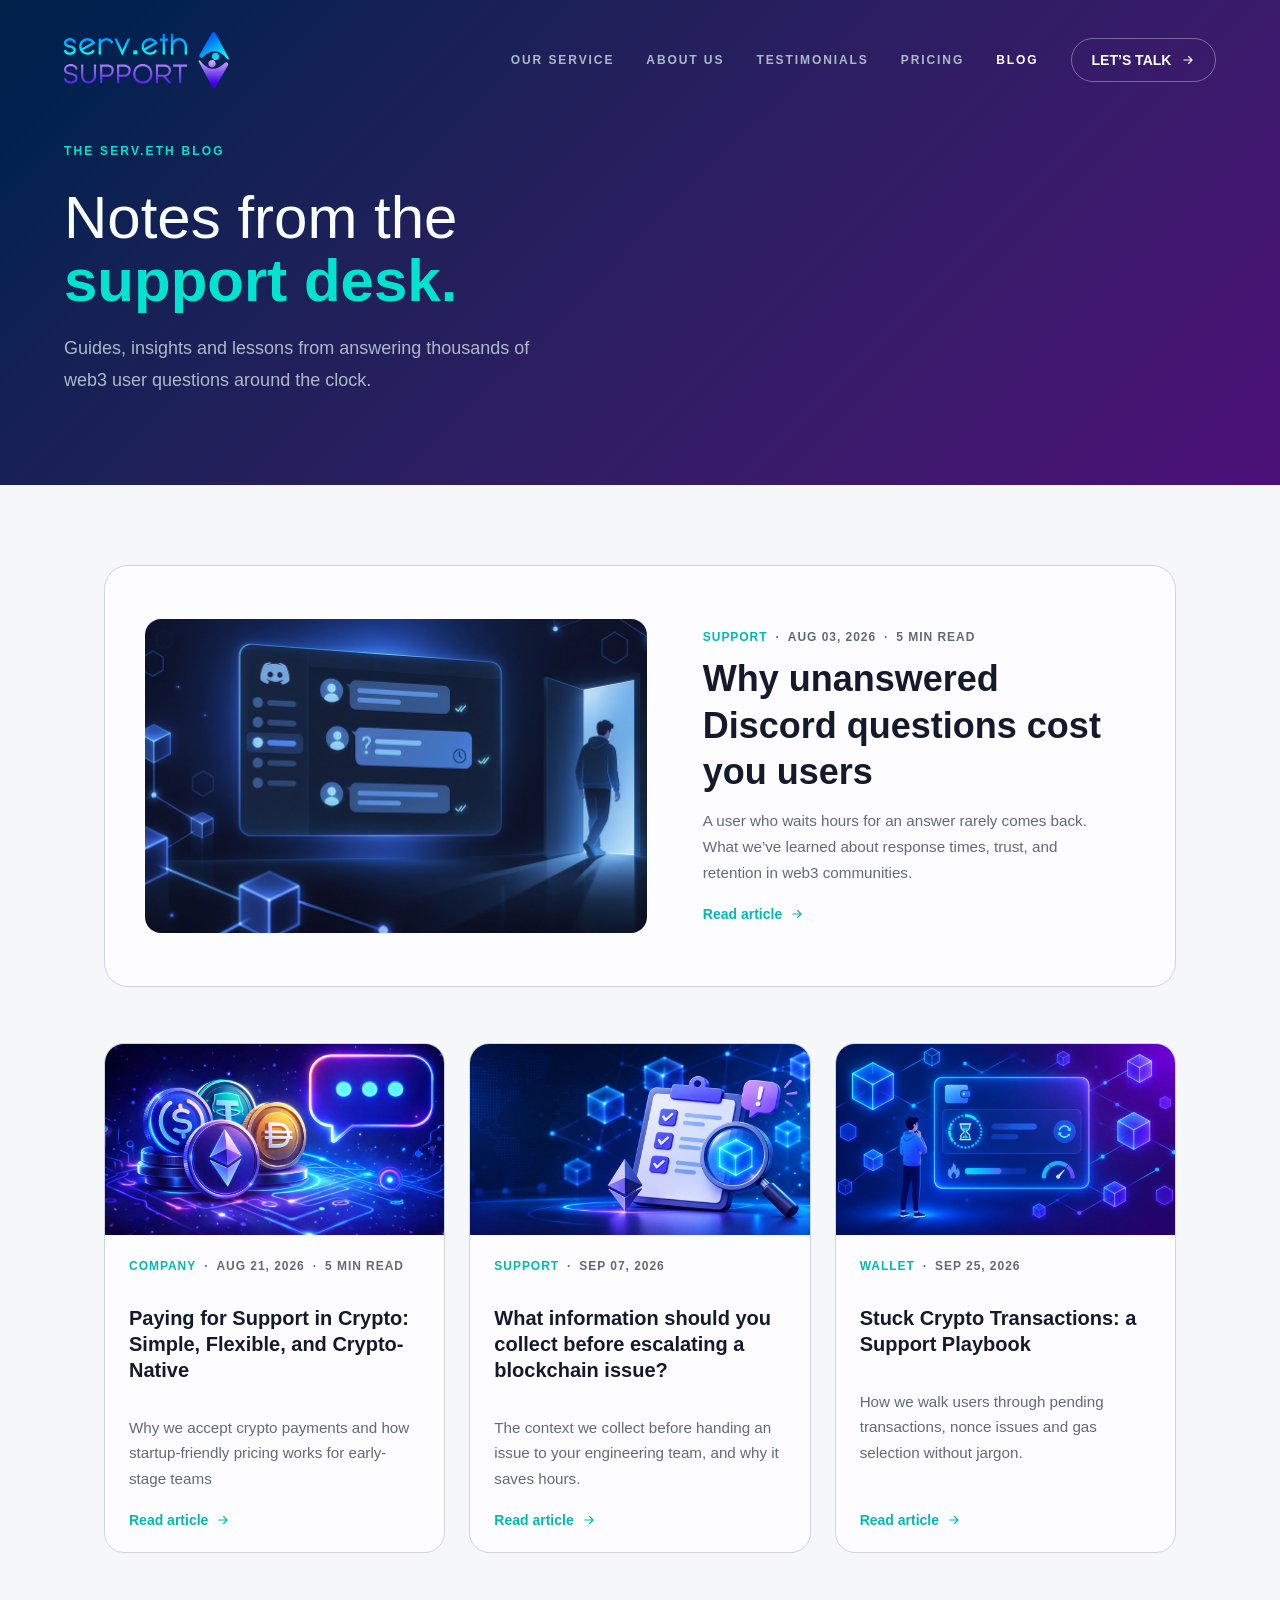
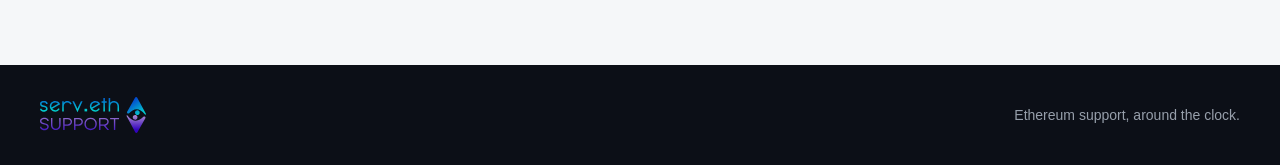
==== commit 3e607bea: "Implement mobile navigation toggle functionality Added a navigation toggle button and script for mob" ====
--- a/blog/index.html
+++ b/blog/index.html
@@ -23,6 +23,8 @@
 					<a href="../" aria-label="Serv.eth home">
 						<img class="nav-logo" src="../img/logo.svg" alt="Serv.eth" />
 					</a>
+					<button class="nav-toggle" type="button" aria-expanded="false" aria-controls="primary-menu" aria-label="Open menu"><span></span><span></span><span></span></button>
+					<div class="nav-links">
 					<div class="nav-links">
 						<a class="nav-link" href="../#service">Our service</a>
 						<a class="nav-link" href="../#about">About us</a>
@@ -111,5 +113,19 @@
 			<img src="../img/logo.svg" alt="Serv.eth" />
 			<p>Ethereum support, around the clock.</p>
 		</footer>
+
+		<script>
+			(() => {
+				const nav = document.querySelector('.nav');
+				const toggle = nav.querySelector('.nav-toggle');
+				const setOpen = (open) => {
+					nav.classList.toggle('is-open', open);
+					toggle.setAttribute('aria-expanded', String(open));
+					toggle.setAttribute('aria-label', open ? 'Close menu' : 'Open menu');
+				};
+				toggle.addEventListener('click', () => setOpen(!nav.classList.contains('is-open')));
+				nav.querySelectorAll('.nav-link').forEach((link) => link.addEventListener('click', () => setOpen(false)));
+			})();
+		</script>
 	</body>
 </html>
--- a/styles.css
+++ b/styles.css
@@ -71,6 +71,46 @@
 .nav-links { display: none; align-items: center; gap: 2rem; font-size: 0.75rem; font-weight: 600; text-transform: uppercase; }
 .nav-link { letter-spacing: 0.16em; color: var(--hero-muted); transition: color 180ms ease; }
 .nav-link:hover { color: var(--hero-foreground); }
+.nav-toggle {
+	display: flex;
+	flex-direction: column;
+	justify-content: center;
+	gap: 0.35rem;
+	width: 44px;
+	height: 44px;
+	margin-left: auto;
+	padding: 0 0.6rem;
+	background: none;
+	border: 0;
+	cursor: pointer;
+}
+.nav-toggle span {
+	display: block;
+	height: 2px;
+	border-radius: 2px;
+	background: var(--hero-foreground);
+	transition: transform 180ms ease, opacity 180ms ease;
+}
+.nav.is-open .nav-toggle span:nth-child(1) { transform: translateY(calc(0.35rem + 2px)) rotate(45deg); }
+.nav.is-open .nav-toggle span:nth-child(2) { opacity: 0; }
+.nav.is-open .nav-toggle span:nth-child(3) { transform: translateY(calc(-0.35rem - 2px)) rotate(-45deg); }
+
+.nav-links {
+	position: absolute;
+	top: calc(100% + 0.75rem);
+	left: 0;
+	right: 0;
+	flex-direction: column;
+	align-items: flex-start;
+	gap: 1.25rem;
+	padding: 1.5rem 1.25rem;
+	border-radius: 1rem;
+	background: oklch(0.25 0.09 250);
+	box-shadow: 0 16px 40px oklch(0.1 0.03 260 / 0.35);
+}
+.nav.is-open .nav-links { display: flex; }
+
+.nav-link-blog { display: none; }
 
 .hero-grid {
 	position: relative;
@@ -213,6 +253,9 @@
 	.hero { padding-left: 2.5rem; padding-right: 2.5rem; }
 	.nav-logo { height: 3.5rem; }
 	.nav-links { display: flex; }
+	.nav-toggle { display: none; }
+	.nav-links { position: static; flex-direction: row; align-items: center; gap: 2rem; padding: 0; border-radius: 0; background: none; box-shadow: none; }
+	.nav-link-blog { display: block; }
 	.hero-grid { grid-template-columns: 1.05fr 0.95fr; padding-top: 2rem; margin-top: 0; }
 	.hero-art { justify-self: end; }
 	.content-section { padding: 9rem 2.5rem; } 
--- a/blog/blog.css
+++ b/blog/blog.css
@@ -17,28 +17,6 @@
 	max-width: 72rem;
 	padding: 4rem 1.25rem 6rem;
 }
-.blog-filters {
-	display: flex;
-	flex-wrap: wrap;
-	gap: 0.6rem;
-	margin-bottom: 2.5rem;
-}
-.blog-tag {
-	display: inline-flex;
-	align-items: center;
-	border: 1px solid var(--border);
-	border-radius: 999px;
-	padding: 0.35rem 0.9rem;
-	font-size: 0.75rem;
-	font-weight: 600;
-	letter-spacing: 0.08em;
-	text-transform: uppercase;
-	color: var(--muted-foreground);
-	background: var(--surface);
-	transition: color 180ms ease, border-color 180ms ease;
-}
-.blog-tag:hover,
-.blog-tag.is-active { color: var(--foreground); border-color: var(--primary); }
 
 .post-featured {
 	display: grid;
@@ -106,24 +84,6 @@
 	color: var(--primary);
 }
 
-.pagination {
-	display: flex;
-	justify-content: center;
-	gap: 0.5rem;
-	margin-top: 3.5rem;
-}
-.pagination a {
-	display: grid;
-	place-items: center;
-	min-width: 44px;
-	min-height: 44px;
-	border: 1px solid var(--border);
-	border-radius: 999px;
-	font-size: 0.875rem;
-	font-weight: 600;
-}
-.pagination a[aria-current="page"] { background: var(--strong); color: var(--strong-foreground); border-color: var(--strong); }
-
 /* Single post */
 .article-header { max-width: 46rem; }
 .article-header .post-meta { color: var(--hero-muted); margin-bottom: 1.25rem; }
@@ -134,6 +94,21 @@
 .author-avatar { display: grid; place-items: center; width: 44px; height: 44px; border-radius: 50%; background: var(--accent); color: var(--accent-foreground); font-weight: 700; }
 .author-role { color: var(--hero-muted); font-size: 0.8rem; }
 
+/* Wide cover photo inside the article header */
+.article-header .hero-cover {
+	margin: 2.5rem 0 0;
+	border-radius: 1.25rem;
+	overflow: hidden;
+	box-shadow: 0 24px 48px -24px color-mix(in oklch, oklch(0.48 0.22 305) 45%, transparent);
+}
+.article-header .hero-cover img { display: block; width: 100%; height: auto; }
+
+/* Mid-article call to action */
+.article .article-cta-mid { margin-top: 3rem; }
+.article .article-cta-mid h2 { color: var(--hero-foreground); }
+.article .article-cta-mid p { color: var(--hero-muted); }
+.article .article-cta-mid .primary-button { color: var(--accent-foreground); text-decoration: none; }
+
 .article {
 	margin: 0 auto;
 	max-width: 46rem;
@@ -143,20 +118,20 @@
 }
 .article > * + * { margin-top: 1.5rem; }
 .article h2 { margin-top: 3rem; font-size: 1.75rem; font-weight: 600; line-height: 1.25; color: var(--strong); }
-.article h3 { margin-top: 2.25rem; font-size: 1.3rem; font-weight: 600; color: var(--strong); }
+.article h3 { margin-top: 2.25rem; font-size: 1.3rem; font-weight: 600; border-left: 4px solid var(--primary); padding-left:.8rem; margin-top:1.8rem; color: var(--strong); }
 .article a { color: var(--primary); text-decoration: underline; text-underline-offset: 3px; }
-.article ul,
-.article ul { list-style: disc; }
-.article ul li + li { margin-top: 0.5rem; }
 .article blockquote {
+	margin: 2rem 0;
 	padding: 1.25rem 1.5rem;
-	border-left: 3px solid var(--accent);
-	border-radius: 0 1rem 1rem 0;
-	background: var(--surface);
-	font-size: 1.2rem;
+	border-left: 3px solid var(--primary); /* clean teal accent */
+	border-radius: 0 0.75rem 0.75rem 0;
+	background: color-mix(in oklch, var(--foreground) 4%, var(--background)); /* soft slate tint */
+	font-size: 1.125rem;
 	font-style: italic;
+	line-height: 1.65;
 	color: var(--strong);
 }
+
 .article code { padding: 0.15rem 0.4rem; border-radius: 0.35rem; background: color-mix(in oklch, var(--border) 60%, transparent); font-size: 0.9em; }
 .article pre { padding: 1.25rem; border-radius: 1rem; background: var(--footer); color: var(--strong-foreground); overflow-x: auto; font-size: 0.9rem; line-height: 1.6; }
 .article pre code { padding: 0; background: none; }
@@ -168,15 +143,20 @@
 	max-width: 46rem;
 	padding: 0 1.25rem 5rem;
 }
-.article-tags { display: flex; flex-wrap: wrap; gap: 0.6rem; padding-top: 2rem; border-top: 1px solid var(--border); }
+.article-footer::before {
+	content: "";
+	display: block;
+	margin-bottom: 3rem;
+	border-top: 1px solid var(--border);
+}
 .article-cta {
-	margin-top: 3rem;
 	padding: 2rem;
 	border-radius: 1.5rem;
+	background: oklch(0.3 0.12 280); /* fallback */
 	background: linear-gradient(135deg, oklch(0.25 0.09 250), oklch(0.34 0.16 305));
 	color: var(--hero-foreground);
 }
-.article-cta h2 { font-size: 1.5rem; font-weight: 600; }
+.article-cta h2 { margin: 0; font-size: 1.5rem; font-weight: 600; line-height: 1.25; }
 .article-cta p { margin: 0.75rem 0 1.5rem; color: var(--hero-muted); line-height: 1.7; }
 
 .related { margin: 0 auto; max-width: 72rem; padding: 0 1.25rem 6rem; }
@@ -245,36 +225,161 @@
 	border-radius: 1rem;
 }
 
-/* Numbered steps with purple circles */
+/* Modern Bulleted List (Applies automatically to all standard <ul>) */
+.article ul:not(.checklist) {
+	list-style: none;
+	padding-left: 0;
+	margin: 1.5rem 0 2rem;
+	display: flex;
+	flex-direction: column;
+	gap: 0.75rem;
+}
+
+.article ul:not(.checklist) > li {
+	position: relative;
+	padding-left: 1.5rem;
+	line-height: 1.7;
+}
+
+.article ul:not(.checklist) > li::before {
+	content: "";
+	position: absolute;
+	top: 0.65em;
+	left: 0.2rem;
+	width: 7px;
+	height: 7px;
+	border-radius: 50%;
+	background-color: var(--primary);
+}
+
+/* Nested lists inside blockquotes or standard lists */
+.article blockquote ul {
+	margin: 0.75rem 0;
+}
+
+/* Numbered Process Step Cards (Applies automatically to all <ol>) */
 .article ol {
 	list-style: none;
-	counter-reset: step-counter;
+	counter-reset: article-step;
 	padding-left: 0;
 	margin: 2rem 0;
 	display: flex;
 	flex-direction: column;
-	gap: 1.25rem;
-}
-.article ol li {
-	counter-increment: step-counter;
+	gap: 0.85rem;
+}
+
+.article ol > li {
+	counter-increment: article-step;
+	position: relative;
+	display: block;
+	padding: 1.1rem 1.25rem 1.1rem 4.25rem; /* leaves room for the number badge */
+	border: 1px solid var(--border);
+	border-radius: 0.75rem;
+	background-color: var(--surface);
+	line-height: 1.7;
+	transition: border-color 150ms ease;
+}
+
+.article ol > li:hover {
+	border-color: color-mix(in oklch, var(--primary) 40%, var(--border));
+}
+
+.article ol > li::before {
+	content: counter(article-step, decimal-leading-zero);
+	position: absolute;
+	top: 1.1rem;
+	left: 1.15rem;
+	display: grid;
+	place-items: center;
+	width: 2.25rem;
+	height: 2.25rem;
+	border-radius: 50%;
+	background: color-mix(in oklch, var(--primary) 12%, transparent);
+	color: var(--primary);
+	font-size: 0.8rem;
+	font-weight: 700;
+	line-height: 1;
+}
+
+.article ol > li > strong:first-child {
+	display: inline;
+	margin-right: 0.35rem;
+}
+
+/* Grouped Checklist Box (Applies to <ul class="checklist">) */
+.article ul.checklist {
+	list-style: none;
+	padding-left: 0;
+	margin: 2rem 0 2.5rem;
+	border: 1px solid var(--border);
+	border-radius: 0.875rem;
+	background-color: var(--surface);
+	overflow: hidden;
+	box-shadow: 0 4px 16px -8px color-mix(in oklch, var(--strong) 15%, transparent);
+}
+
+.article ul.checklist > li {
+	position: relative;
 	display: flex;
 	align-items: flex-start;
-	gap: 1.25rem;
-	line-height: 1.7;
-}
-.article ol li::before {
-	content: counter(step-counter);
+	gap: 0.85rem;
+	padding: 1rem 1.25rem;
+	line-height: 1.65;
+}
+
+.article ul.checklist > li + li {
+	border-top: 1px solid var(--border);
+}
+
+/* Pure CSS checkmark badge (no SVGs or icons needed in HTML) */
+.article ul.checklist > li::before {
+	content: "";
 	flex-shrink: 0;
-	display: inline-flex;
-	align-items: center;
-	justify-content: center;
-	width: 2.1rem;
-	height: 2.1rem;
-	border-radius: 50%;
-	background: linear-gradient(135deg, oklch(0.34 0.15 295), oklch(0.48 0.22 305));
-	color: var(--strong-foreground);
+	width: 1.25rem;
+	height: 1.25rem;
+	margin-top: 0.2rem;
+	border-radius: 0.35rem;
+	background-color: color-mix(in oklch, var(--primary) 15%, transparent);
+	background-image: url("data:image/svg+xml,%3Csvg xmlns='http://www.w3.org/2000/svg' viewBox='0 0 24 24' fill='none' stroke='%2322c5a2' stroke-width='3' stroke-linecap='round' stroke-linejoin='round'%3E%3Cpolyline points='20 6 9 17 4 12'/%3E%3C/svg%3E");
+	background-size: 0.8rem;
+	background-position: center;
+	background-repeat: no-repeat;
+}
+
+/* Comparison table */
+.compare-table {
+	overflow-x: auto;
+	border: 1px solid var(--border);
+	border-radius: 1rem;
+	background: var(--surface);
+}
+.compare-table table {
+	width: 100%;
+	min-width: 38rem;
+	border-collapse: collapse;
+	font-size: 0.95rem;
+	text-align: left;
+}
+.compare-table th,
+.compare-table td {
+	padding: 0.9rem 1.1rem;
+	border-bottom: 1px solid var(--border);
+	color: var(--muted-foreground);
+}
+.compare-table thead th {
+	font-size: 0.75rem;
 	font-weight: 700;
-	font-size: 0.95rem;
-	margin-top: 0.15rem;
-	box-shadow: 0 4px 12px color-mix(in oklch, oklch(0.48 0.22 305) 25%, transparent);
-}
+	letter-spacing: 0.08em;
+	text-transform: uppercase;
+	color: var(--strong);
+	background: color-mix(in oklch, var(--border) 40%, transparent);
+}
+.compare-table tbody th {
+	color: var(--strong);
+	font-weight: 600;
+	white-space: nowrap;
+}
+.compare-table tbody tr:last-child th,
+.compare-table tbody tr:last-child td {
+	border-bottom: none;
+}
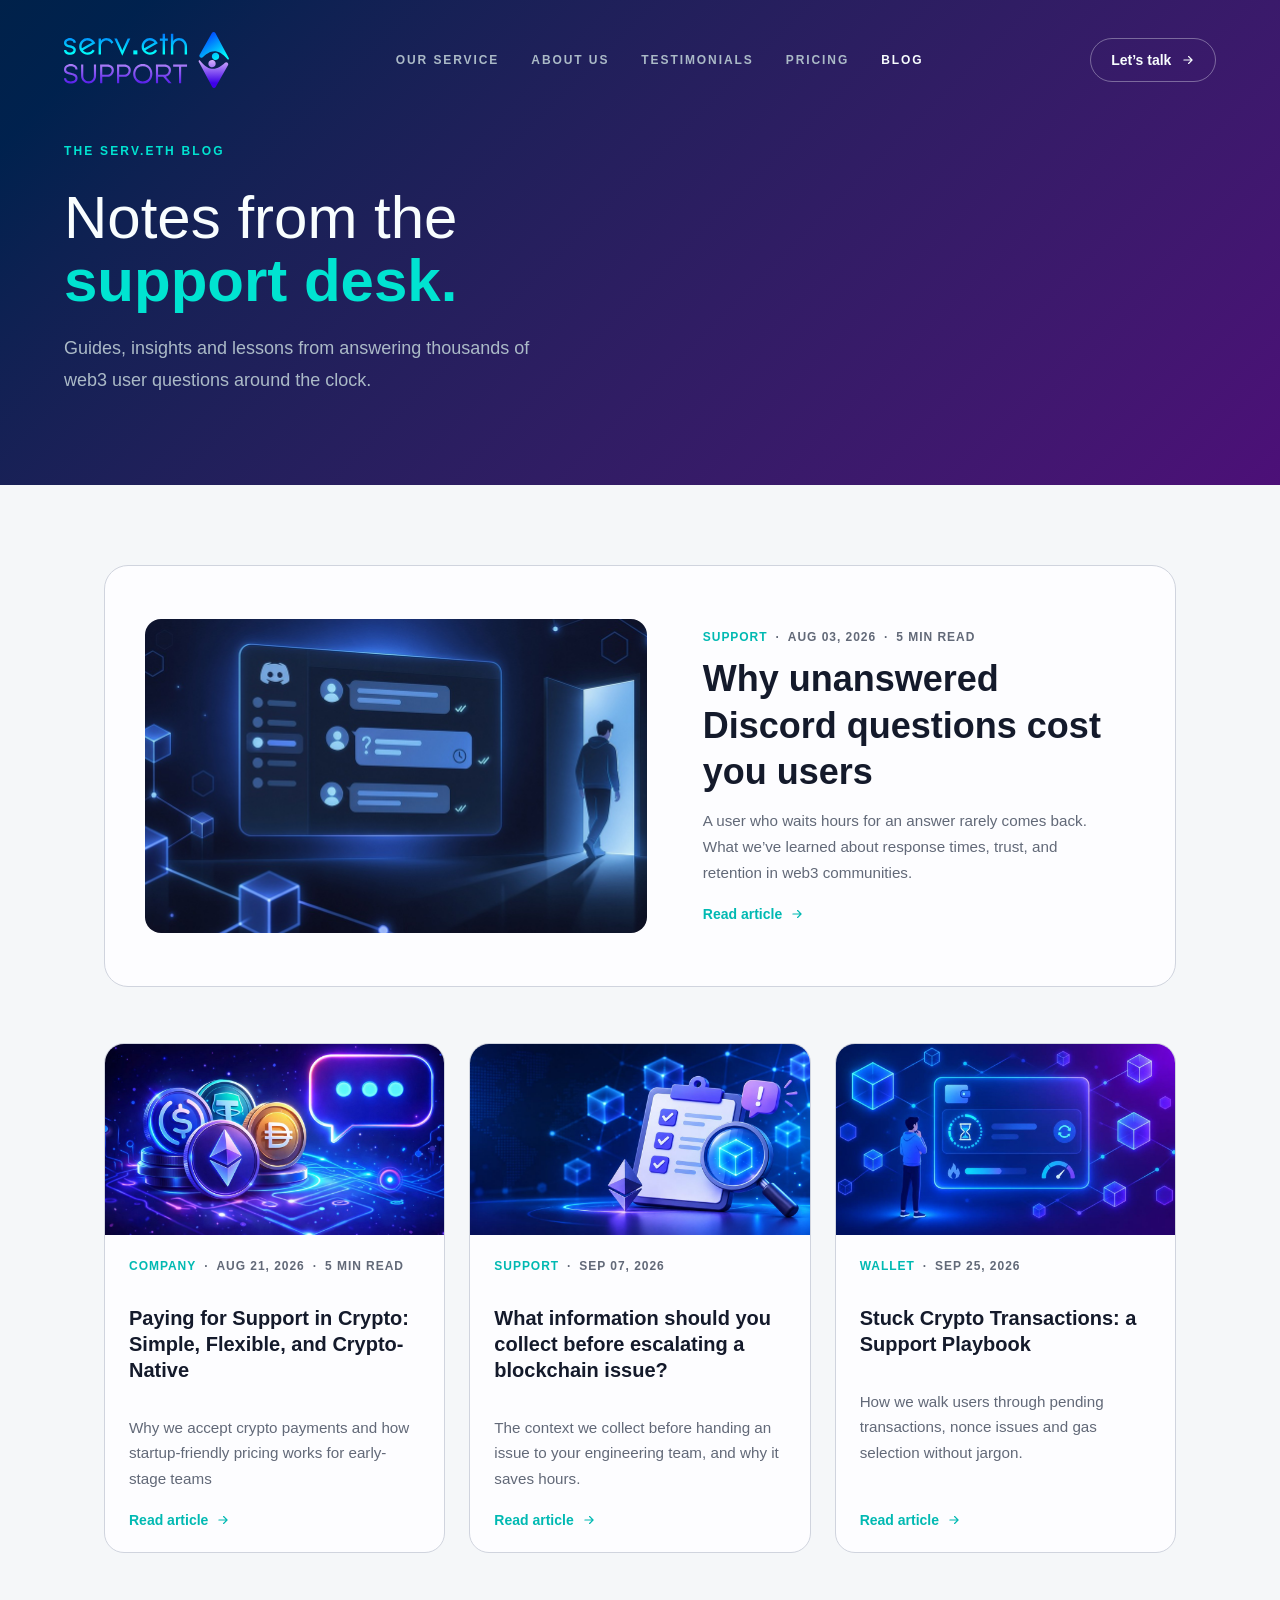
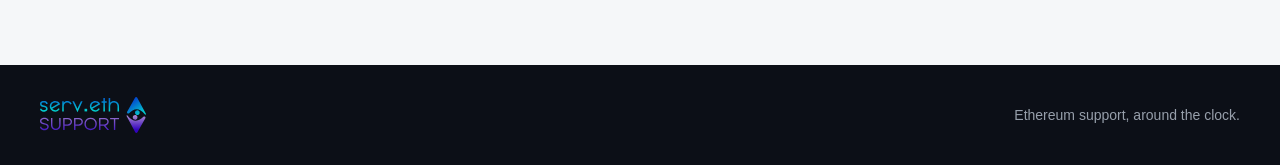
==== commit d0251f58: "Remove duplicate nav-links div Removed duplicate nav-links div for cleaner structure." ====
--- a/blog/index.html
+++ b/blog/index.html
@@ -24,7 +24,6 @@
 						<img class="nav-logo" src="../img/logo.svg" alt="Serv.eth" />
 					</a>
 					<button class="nav-toggle" type="button" aria-expanded="false" aria-controls="primary-menu" aria-label="Open menu"><span></span><span></span><span></span></button>
-					<div class="nav-links">
 					<div class="nav-links">
 						<a class="nav-link" href="../#service">Our service</a>
 						<a class="nav-link" href="../#about">About us</a>
--- a/styles.css
+++ b/styles.css
@@ -59,7 +59,7 @@
 }
 .nav {
 	position: relative;
-	z-index: 10;
+	z-index: 50;
 	margin: 0 auto;
 	max-width: 72rem;
 	display: flex;
